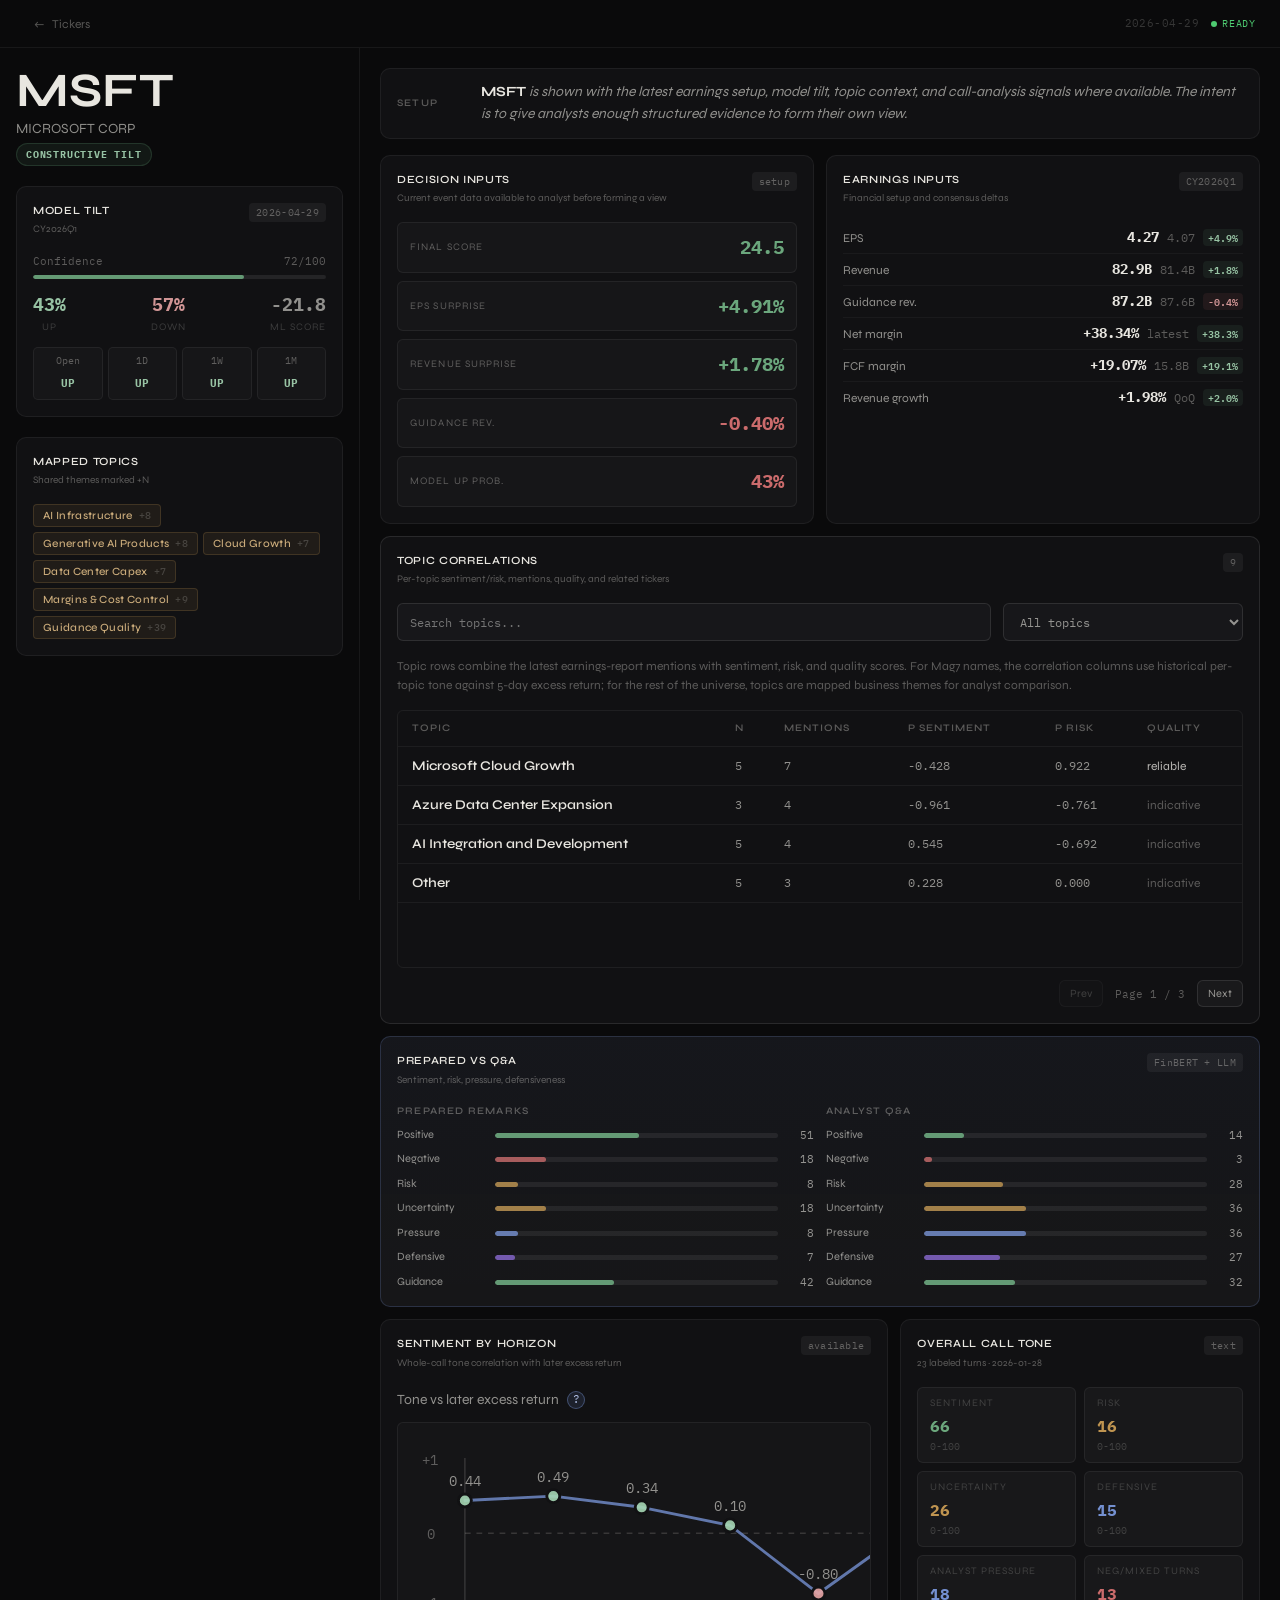
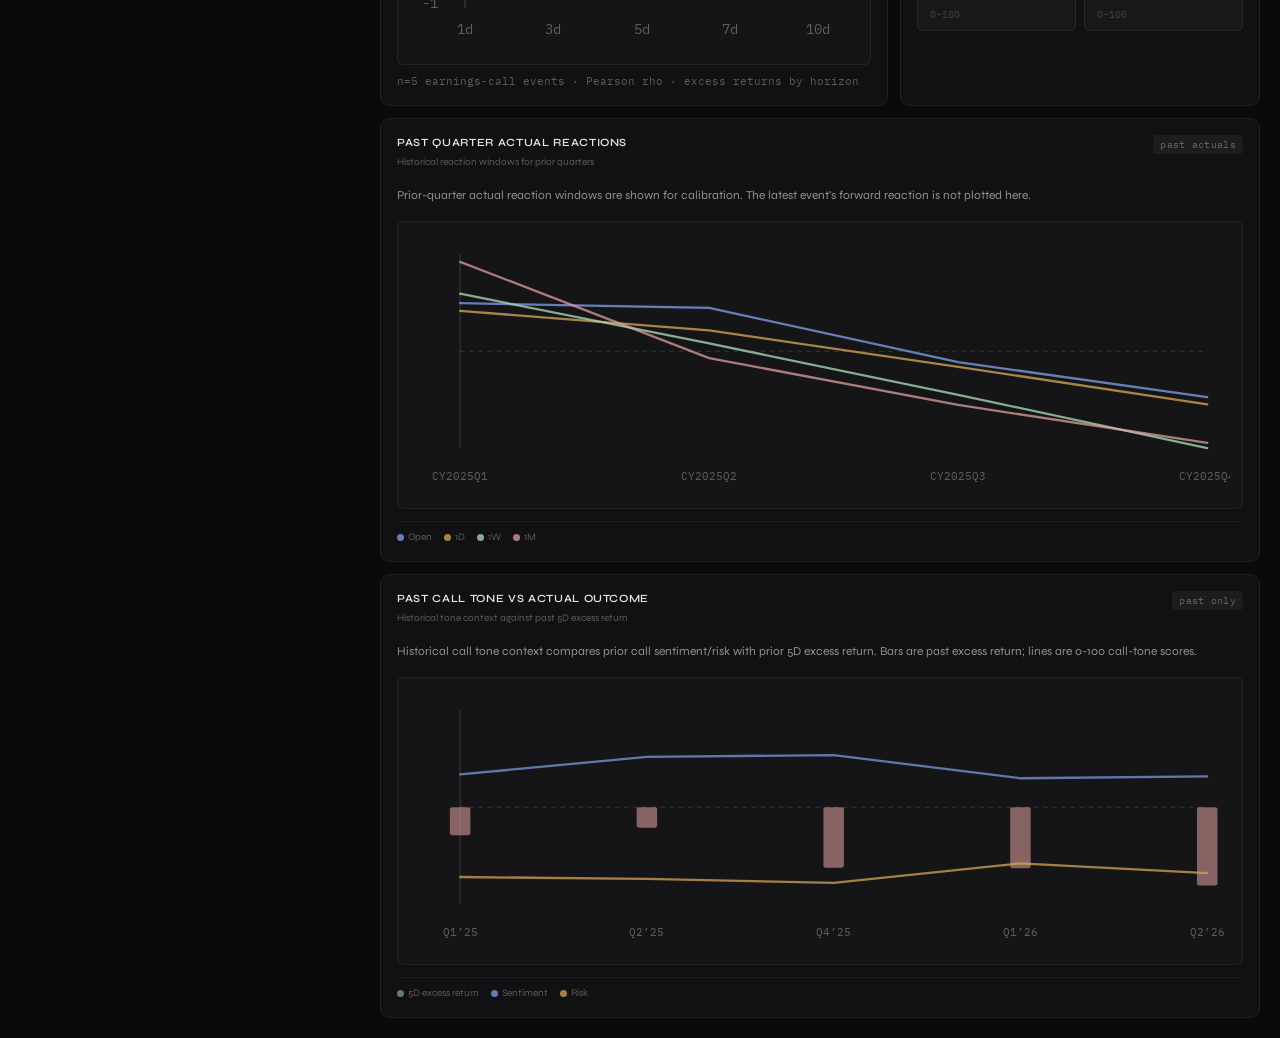
==== ticker.html @ 9b0e7d41 "feat: update AlphaSights earnings dashboard" ====
<!doctype html>
<html lang="en">
<head>
  <meta charset="utf-8">
  <meta name="viewport" content="width=device-width, initial-scale=1">
  <title>AlphaSights Earnings Intelligence</title>
  <link rel="stylesheet" href="tokens.css">
  <link rel="stylesheet" href="base.css">
  <link rel="stylesheet" href="layout.css">
  <link rel="stylesheet" href="components.css">
  <link rel="stylesheet" href="css/dashboard.css">
</head>
<body>
  <div class="page">
    <header class="topbar">
      <div class="topbar-left">
        <button class="back-btn" id="backBtn" type="button" aria-label="Back to ticker list">
          <span aria-hidden="true">←</span>
          <span>Tickers</span>
        </button>
      </div>
      <div class="topbar-right">
        <div class="date-label" id="dateLabel">EARNINGS INTEL</div>
        <div class="live-badge"><span class="live-dot"></span> READY</div>
      </div>
    </header>
    <main class="detail-main">
      <aside class="sidebar" id="sidebar"></aside>
      <section class="content-area" id="contentArea"></section>
    </main>
  </div>
  <script src="js/data.js"></script>
  <script src="js/ticker.js"></script>
</body>
</html>
---- tokens.css ----
/* ============================================
   ALPHASIGHTS — Design Tokens
   tokens.css
   ============================================ */

@import url('https://fonts.googleapis.com/css2?family=IBM+Plex+Mono:wght@400;500&family=Syne:wght@400;500;600;700&display=swap');

:root {
  /* ─── Typography ─────────────────────────── */
  --font-display: 'Syne', sans-serif;
  --font-mono:    'IBM Plex Mono', monospace;
  --font-body:    'Syne', sans-serif;

  --text-2xs:  9px;
  --text-xs:   10px;
  --text-sm:   11px;
  --text-base: 13px;
  --text-md:   15px;
  --text-lg:   18px;
  --text-xl:   24px;
  --text-2xl:  32px;
  --text-3xl:  48px;

  /* ─── Backgrounds ────────────────────────── */
  --color-bg-base:     #0a0a0b;
  --color-bg-surface:  #111113;
  --color-bg-elevated: #17171a;
  --color-bg-overlay:  #1e1e22;

  /* ─── Borders ────────────────────────────── */
  --color-border-subtle:  rgba(255,255,255,0.06);
  --color-border-default: rgba(255,255,255,0.10);
  --color-border-strong:  rgba(255,255,255,0.18);

  /* ─── Text ───────────────────────────────── */
  --color-text-primary:   #e8e6e0;
  --color-text-secondary: rgba(232,230,224,0.60);
  --color-text-muted:     rgba(232,230,224,0.35);
  --color-text-disabled:  rgba(232,230,224,0.20);

  /* ─── Semantic — Bullish ─────────────────── */
  --color-bull:        #4ecb71;
  --color-bull-bg:     rgba(78,203,113,0.12);
  --color-bull-border: rgba(78,203,113,0.25);

  /* ─── Semantic — Bearish ─────────────────── */
  --color-bear:        #ff5757;
  --color-bear-bg:     rgba(255,87,87,0.12);
  --color-bear-border: rgba(255,87,87,0.25);

  /* ─── Semantic — Warning ─────────────────── */
  --color-warn:        #f0a030;
  --color-warn-bg:     rgba(240,160,48,0.12);
  --color-warn-border: rgba(240,160,48,0.25);

  /* ─── Semantic — Info ────────────────────── */
  --color-info:        #5a8aff;
  --color-info-bg:     rgba(90,138,255,0.12);
  --color-info-border: rgba(90,138,255,0.25);

  /* ─── Semantic — Accent ──────────────────── */
  --color-accent:        #a37aff;
  --color-accent-bg:     rgba(163,122,255,0.12);
  --color-accent-border: rgba(163,122,255,0.25);

  /* ─── Sector Colors ──────────────────────── */
  --color-sector-ai-cloud:  #5a8aff;
  --color-sector-consumer:  #4ecb71;

  /* ─── Spacing ────────────────────────────── */
  --space-1:  4px;
  --space-2:  8px;
  --space-3:  12px;
  --space-4:  16px;
  --space-5:  20px;
  --space-6:  24px;
  --space-8:  32px;
  --space-10: 40px;
  --space-12: 48px;
  --space-16: 64px;

  /* ─── Border Radius ──────────────────────── */
  --radius-sm:   4px;
  --radius-md:   6px;
  --radius-lg:   10px;
  --radius-xl:   14px;
  --radius-full: 9999px;

  /* ─── Layout ─────────────────────────────── */
  --topbar-height:  48px;
  --sidebar-width:  280px;
  --content-max-w:  1440px;

  /* ─── Z-index ────────────────────────────── */
  --z-topbar:   200;
  --z-dropdown: 300;
  --z-modal:    400;

  /* ─── Transitions ────────────────────────── */
  --transition-fast:   100ms ease;
  --transition-base:   150ms ease;
  --transition-slow:   300ms ease;
}
---- base.css ----
/* ============================================
   ALPHASIGHTS — Base Styles
   base.css
   ============================================ */

*, *::before, *::after {
  box-sizing: border-box;
  margin: 0;
  padding: 0;
}

html {
  font-size: 16px;
  -webkit-font-smoothing: antialiased;
  -moz-osx-font-smoothing: grayscale;
  text-rendering: optimizeLegibility;
}

body {
  font-family: var(--font-body);
  background: var(--color-bg-base);
  color: var(--color-text-primary);
  min-height: 100vh;
  overflow-x: hidden;
  line-height: 1.5;
}

/* ─── Scrollbar ──────────────────────────── */
::-webkit-scrollbar { width: 4px; height: 4px; }
::-webkit-scrollbar-track { background: transparent; }
::-webkit-scrollbar-thumb {
  background: rgba(255,255,255,0.12);
  border-radius: 2px;
}
::-webkit-scrollbar-thumb:hover {
  background: rgba(255,255,255,0.22);
}

/* ─── Focus ──────────────────────────────── */
:focus-visible {
  outline: 2px solid var(--color-info);
  outline-offset: 2px;
}

/* ─── Links ──────────────────────────────── */
a {
  color: inherit;
  text-decoration: none;
}

/* ─── Buttons ────────────────────────────── */
button {
  cursor: pointer;
  border: none;
  background: none;
  font-family: var(--font-body);
  color: inherit;
}

/* ─── Typography helpers ─────────────────── */
.mono       { font-family: var(--font-mono); }
.display    { font-family: var(--font-display); }
.uppercase  { text-transform: uppercase; letter-spacing: 0.12em; }
.label      { font-size: var(--text-2xs); text-transform: uppercase; letter-spacing: 0.14em; font-weight: 600; color: var(--color-text-muted); }

/* ─── Color helpers ──────────────────────── */
.text-bull   { color: var(--color-bull); }
.text-bear   { color: var(--color-bear); }
.text-warn   { color: var(--color-warn); }
.text-info   { color: var(--color-info); }
.text-muted  { color: var(--color-text-muted); }
.text-sec    { color: var(--color-text-secondary); }

/* ─── Divider ────────────────────────────── */
.divider {
  height: 1px;
  background: var(--color-border-subtle);
  margin: var(--space-3) 0;
}

/* ─── Section label ──────────────────────── */
.section-label {
  font-size: var(--text-2xs);
  text-transform: uppercase;
  letter-spacing: 0.14em;
  font-weight: 600;
  color: var(--color-text-muted);
  margin-bottom: var(--space-2);
}

/* ─── Live badge ─────────────────────────── */
.live-badge {
  display: flex;
  align-items: center;
  gap: 5px;
  font-size: var(--text-2xs);
  font-family: var(--font-mono);
  color: var(--color-bull);
  letter-spacing: 0.08em;
}

.live-dot {
  width: 6px;
  height: 6px;
  border-radius: 50%;
  background: var(--color-bull);
  animation: livePulse 2s ease-in-out infinite;
}

@keyframes livePulse {
  0%, 100% { opacity: 1; }
  50%       { opacity: 0.25; }
}

/* ─── Animations ─────────────────────────── */
@keyframes fadeUp {
  from {
    opacity: 0;
    transform: translateY(8px);
  }
  to {
    opacity: 1;
    transform: translateY(0);
  }
}

@keyframes fillBar {
  to { width: var(--target-width); }
}

/* ─── Utility ────────────────────────────── */
.sr-only {
  position: absolute;
  width: 1px;
  height: 1px;
  overflow: hidden;
  clip: rect(0,0,0,0);
  white-space: nowrap;
}
---- layout.css ----
/* ============================================
   ALPHASIGHTS — Layout
   layout.css
   ============================================ */

/* ─── Page Wrapper ───────────────────────── */
.page {
  min-height: 100vh;
  display: flex;
  flex-direction: column;
}

/* ─── Home Content ───────────────────────── */
.home-content {
  flex: 1;
  padding: var(--space-8) var(--space-6);
  max-width: var(--content-max-w);
  width: 100%;
  margin: 0 auto;
}

/* ─── Detail Page Main Layout ────────────── */
.detail-main {
  display: grid;
  grid-template-columns: var(--sidebar-width) 1fr;
  flex: 1;
  min-height: calc(100vh - var(--topbar-height));
}

/* ─── Sidebar ────────────────────────────── */
.sidebar {
  border-right: 1px solid var(--color-border-subtle);
  padding: var(--space-5) var(--space-4);
  display: flex;
  flex-direction: column;
  gap: var(--space-5);
  position: sticky;
  top: var(--topbar-height);
  height: calc(100vh - var(--topbar-height));
  overflow-y: auto;
}

/* ─── Content Area ───────────────────────── */
.content-area {
  padding: var(--space-5);
  display: flex;
  flex-direction: column;
  gap: var(--space-4);
  overflow-y: auto;
}

/* ─── Grid Helpers ───────────────────────── */
.row-2 {
  display: grid;
  grid-template-columns: 1fr 1fr;
  gap: var(--space-3);
}

.row-3 {
  display: grid;
  grid-template-columns: 1fr 1fr 1fr;
  gap: var(--space-3);
}

.row-4 {
  display: grid;
  grid-template-columns: repeat(4, 1fr);
  gap: var(--space-3);
}

/* ─── Mini Stat Grid ─────────────────────── */
.mini-stat-grid {
  display: grid;
  grid-template-columns: 1fr 1fr;
  gap: var(--space-2);
}

.mini-stat {
  background: rgba(255,255,255,0.03);
  border: 1px solid var(--color-border-subtle);
  border-radius: var(--radius-md);
  padding: var(--space-2) var(--space-3);
}

.ms-label {
  font-size: var(--text-2xs);
  text-transform: uppercase;
  letter-spacing: 0.10em;
  color: var(--color-text-disabled);
  margin-bottom: 3px;
}

.ms-val {
  font-family: var(--font-mono);
  font-size: 16px;
  font-weight: 700;
  color: var(--color-text-primary);
}
.ms-val.pos  { color: var(--color-bull); }
.ms-val.neg  { color: var(--color-bear); }
.ms-val.warn { color: var(--color-warn); }

.ms-sub {
  font-family: var(--font-mono);
  font-size: var(--text-2xs);
  color: var(--color-text-disabled);
  margin-top: 1px;
}
---- components.css ----
/* ============================================
   ALPHASIGHTS — Components
   components.css
   ============================================ */

/* ─── Topbar ─────────────────────────────── */
.topbar {
  height: var(--topbar-height);
  background: var(--color-bg-base);
  border-bottom: 1px solid var(--color-border-subtle);
  position: sticky;
  top: 0;
  z-index: var(--z-topbar);
  display: flex;
  align-items: center;
  justify-content: space-between;
  padding: 0 var(--space-6);
}

.topbar-left  { display: flex; align-items: center; gap: var(--space-5); }
.topbar-right { display: flex; align-items: center; gap: var(--space-3); }

.logo {
  font-family: var(--font-display);
  font-size: 15px;
  font-weight: 700;
  letter-spacing: 0.12em;
  text-transform: uppercase;
  color: var(--color-text-primary);
}

.logo span { color: var(--color-info); }

.date-label {
  font-family: var(--font-mono);
  font-size: var(--text-xs);
  color: var(--color-text-disabled);
  letter-spacing: 0.04em;
}

/* ─── Back Button ────────────────────────── */
.back-btn {
  display: flex;
  align-items: center;
  gap: var(--space-2);
  font-size: var(--text-sm);
  color: var(--color-text-muted);
  padding: 5px 10px;
  border-radius: var(--radius-md);
  transition: color var(--transition-base), background var(--transition-base);
}
.back-btn:hover {
  color: var(--color-text-primary);
  background: var(--color-bg-elevated);
}
.back-btn svg { width: 14px; height: 14px; }

/* ─── Sector Filter Tabs ─────────────────── */
.sector-tabs {
  display: flex;
  gap: 2px;
}

.sector-tab {
  padding: 6px 14px;
  border-radius: var(--radius-md);
  font-family: var(--font-display);
  font-size: var(--text-xs);
  font-weight: 600;
  letter-spacing: 0.08em;
  text-transform: uppercase;
  color: var(--color-text-muted);
  transition: all var(--transition-base);
}
.sector-tab:hover {
  color: var(--color-text-primary);
  background: var(--color-bg-elevated);
}
.sector-tab.active[data-sector="ai-cloud"] {
  color: var(--color-sector-ai-cloud);
  background: rgba(90,138,255,0.10);
}
.sector-tab.active[data-sector="consumer"] {
  color: var(--color-sector-consumer);
  background: rgba(78,203,113,0.10);
}
.sector-tab.active[data-sector="all"] {
  color: var(--color-text-primary);
  background: var(--color-bg-elevated);
}

/* ─── Ticker Switcher (detail page) ─────── */
.ticker-switcher {
  display: flex;
  gap: 3px;
}

.ticker-switch-btn {
  padding: 5px 11px;
  border-radius: var(--radius-md);
  font-family: var(--font-mono);
  font-size: var(--text-xs);
  font-weight: 500;
  letter-spacing: 0.05em;
  color: var(--color-text-muted);
  transition: all var(--transition-base);
}
.ticker-switch-btn:hover {
  color: var(--color-text-primary);
  background: var(--color-bg-elevated);
}
.ticker-switch-btn.active {
  color: var(--color-info);
  background: var(--color-info-bg);
}

/* ─── Panel ──────────────────────────────── */
.panel {
  background: var(--color-bg-surface);
  border: 1px solid var(--color-border-subtle);
  border-radius: var(--radius-lg);
  padding: var(--space-4);
  transition: border-color var(--transition-base);
}
.panel:hover {
  border-color: var(--color-border-default);
}

.panel-header {
  display: flex;
  justify-content: space-between;
  align-items: flex-start;
  margin-bottom: var(--space-4);
}

.panel-title {
  font-size: var(--text-xs);
  font-weight: 600;
  letter-spacing: 0.06em;
  text-transform: uppercase;
  color: var(--color-text-primary);
}

.panel-sub {
  font-size: var(--text-2xs);
  color: var(--color-text-muted);
  margin-top: 3px;
}

.panel-badge {
  font-family: var(--font-mono);
  font-size: var(--text-2xs);
  color: var(--color-text-muted);
  background: rgba(255,255,255,0.05);
  padding: 2px 7px;
  border-radius: var(--radius-sm);
  letter-spacing: 0.03em;
  white-space: nowrap;
}

/* ─── Bias Pill ──────────────────────────── */
.bias-pill {
  font-family: var(--font-mono);
  font-size: 10px;
  font-weight: 700;
  letter-spacing: 0.08em;
  text-transform: uppercase;
  padding: 3px 9px;
  border-radius: var(--radius-full);
  border: 1px solid;
  white-space: nowrap;
}

.pill-bull   { background: var(--color-bull-bg);  border-color: var(--color-bull-border);  color: var(--color-bull); }
.pill-bear   { background: var(--color-bear-bg);  border-color: var(--color-bear-border);  color: var(--color-bear); }
.pill-neutral {
  background: rgba(255,255,255,0.06);
  border-color: var(--color-border-default);
  color: var(--color-text-secondary);
}

/* ─── Confidence Bar ─────────────────────── */
.conf-bar-wrap { margin: var(--space-3) 0 var(--space-1); }

.conf-label {
  display: flex;
  justify-content: space-between;
  font-family: var(--font-mono);
  font-size: var(--text-xs);
  color: var(--color-text-muted);
  margin-bottom: 5px;
}

.conf-track {
  height: 4px;
  background: rgba(255,255,255,0.08);
  border-radius: 2px;
  overflow: hidden;
}

.conf-fill {
  height: 100%;
  border-radius: 2px;
  width: 0%;
  animation: fillBar 600ms ease 200ms forwards;
}
.conf-fill.bull { background: var(--color-bull); }
.conf-fill.bear { background: var(--color-bear); }
.conf-fill.neut { background: rgba(232,230,224,0.3); }

/* ─── Probability Row ────────────────────── */
.prob-row {
  display: flex;
  justify-content: space-between;
  margin-top: var(--space-3);
}

.prob-item { text-align: center; }

.prob-val {
  font-family: var(--font-mono);
  font-size: 18px;
  font-weight: 700;
}
.prob-val.bull { color: var(--color-bull); }
.prob-val.bear { color: var(--color-bear); }
.prob-val.neut { color: var(--color-text-secondary); }

.prob-key {
  font-size: var(--text-2xs);
  text-transform: uppercase;
  letter-spacing: 0.10em;
  color: var(--color-text-disabled);
  margin-top: 2px;
}

/* ─── Horizon Chips ──────────────────────── */
.horizon-row {
  display: flex;
  gap: 5px;
  margin-top: var(--space-3);
}

.horizon-chip {
  flex: 1;
  padding: 5px 0;
  text-align: center;
  border-radius: 5px;
  border: 1px solid var(--color-border-subtle);
  background: rgba(255,255,255,0.025);
}

.hc-period {
  display: block;
  font-size: var(--text-2xs);
  color: var(--color-text-muted);
  font-family: var(--font-mono);
  margin-bottom: 2px;
}

.hc-dir {
  font-size: var(--text-xs);
  font-weight: 700;
  font-family: var(--font-mono);
}
.hc-dir.up   { color: var(--color-bull); }
.hc-dir.down { color: var(--color-bear); }
.hc-dir.flat { color: var(--color-text-secondary); }

/* ─── Earnings Rows ──────────────────────── */
.eps-row {
  display: flex;
  justify-content: space-between;
  align-items: center;
  padding: 5px 0;
  border-bottom: 1px solid rgba(255,255,255,0.04);
}
.eps-row:last-child { border-bottom: none; }

.eps-key {
  font-size: var(--text-sm);
  color: var(--color-text-secondary);
}

.eps-pair {
  display: flex;
  align-items: center;
  gap: var(--space-2);
}

.eps-actual {
  font-family: var(--font-mono);
  font-size: var(--text-base);
  font-weight: 700;
  color: var(--color-text-primary);
}

.eps-est {
  font-family: var(--font-mono);
  font-size: var(--text-sm);
  color: var(--color-text-muted);
}

.eps-surp {
  font-family: var(--font-mono);
  font-size: var(--text-2xs);
  padding: 1px 5px;
  border-radius: var(--radius-sm);
  font-weight: 600;
}
.surp-pos { background: var(--color-bull-bg); color: var(--color-bull); }
.surp-neg { background: var(--color-bear-bg); color: var(--color-bear); }
.surp-flat{ background: rgba(255,255,255,0.06); color: var(--color-text-muted); }

/* ─── Sentiment Meters ───────────────────── */
.sentiment-meters {
  display: flex;
  flex-direction: column;
  gap: var(--space-2);
}

.sent-row {
  display: flex;
  align-items: center;
  gap: var(--space-2);
}

.sent-key {
  font-size: var(--text-xs);
  color: var(--color-text-secondary);
  width: 90px;
  flex-shrink: 0;
}

.sent-track {
  flex: 1;
  height: 5px;
  background: rgba(255,255,255,0.07);
  border-radius: 3px;
  overflow: hidden;
}

.sent-fill {
  height: 100%;
  border-radius: 3px;
  transition: width 400ms ease;
}
.fill-pos    { background: var(--color-bull); }
.fill-neg    { background: var(--color-bear); }
.fill-warn   { background: var(--color-warn); }
.fill-info   { background: var(--color-info); }
.fill-accent { background: var(--color-accent); }

.sent-val {
  font-family: var(--font-mono);
  font-size: var(--text-xs);
  color: var(--color-text-secondary);
  width: 28px;
  text-align: right;
  flex-shrink: 0;
}

/* ─── Tab Bar ────────────────────────────── */
.tab-bar {
  display: flex;
  gap: 2px;
  background: rgba(255,255,255,0.04);
  border-radius: var(--radius-md);
  padding: 3px;
}

.tab-btn {
  flex: 1;
  padding: 4px 8px;
  border-radius: 4px;
  font-family: var(--font-mono);
  font-size: var(--text-2xs);
  font-weight: 600;
  letter-spacing: 0.06em;
  text-transform: uppercase;
  color: var(--color-text-muted);
  transition: all var(--transition-base);
}
.tab-btn.active {
  background: var(--color-bg-overlay);
  color: var(--color-text-primary);
}
.tab-btn:hover:not(.active) { color: var(--color-text-secondary); }

/* ─── Audio Block Visualizer ─────────────── */
.audio-meter {
  display: flex;
  flex-direction: column;
  gap: var(--space-2);
}

.audio-row {
  display: flex;
  align-items: center;
  gap: var(--space-2);
}

.audio-key {
  font-size: var(--text-xs);
  color: var(--color-text-secondary);
  width: 80px;
  flex-shrink: 0;
}

.audio-seg {
  display: flex;
  gap: 2px;
  flex: 1;
}

.audio-block {
  flex: 1;
  height: 16px;
  border-radius: 2px;
}

.audio-score {
  font-family: var(--font-mono);
  font-size: var(--text-xs);
  color: var(--color-text-secondary);
  width: 28px;
  text-align: right;
  flex-shrink: 0;
}

/* ─── Topic Chips ────────────────────────── */
.topic-grid {
  display: flex;
  flex-wrap: wrap;
  gap: 5px;
}

.topic-chip {
  padding: 4px 9px;
  border-radius: var(--radius-sm);
  font-size: var(--text-xs);
  font-weight: 500;
  letter-spacing: 0.03em;
  border: 1px solid;
  cursor: pointer;
  transition: opacity var(--transition-base);
}
.topic-chip:hover { opacity: 0.80; }

.topic-pos  { background: var(--color-bull-bg);  border-color: var(--color-bull-border);  color: var(--color-bull); }
.topic-neg  { background: var(--color-bear-bg);  border-color: var(--color-bear-border);  color: var(--color-bear); }
.topic-warn { background: var(--color-warn-bg);  border-color: var(--color-warn-border);  color: var(--color-warn); }
.topic-neut {
  background: rgba(255,255,255,0.04);
  border-color: var(--color-border-subtle);
  color: var(--color-text-muted);
}

/* ─── History Rows ───────────────────────── */
.history-rows {
  display: flex;
  flex-direction: column;
  gap: 5px;
}

.hist-row {
  display: flex;
  align-items: center;
  gap: var(--space-2);
  padding: 7px var(--space-3);
  border-radius: 6px;
  background: rgba(255,255,255,0.025);
  border: 1px solid rgba(255,255,255,0.05);
  cursor: pointer;
  transition: background var(--transition-base);
}
.hist-row:hover { background: rgba(255,255,255,0.05); }

.hist-q {
  font-family: var(--font-mono);
  font-size: var(--text-sm);
  color: var(--color-text-muted);
  width: 40px;
  flex-shrink: 0;
}

.hist-tone-row {
  flex: 1;
  display: flex;
  gap: 3px;
  align-items: center;
}

.hist-dot {
  width: 7px;
  height: 7px;
  border-radius: 50%;
  flex-shrink: 0;
}

.hist-ret {
  font-family: var(--font-mono);
  font-size: var(--text-sm);
  font-weight: 700;
  width: 48px;
  text-align: right;
  flex-shrink: 0;
}

.hist-out {
  font-family: var(--font-mono);
  font-size: var(--text-2xs);
  color: var(--color-text-disabled);
  width: 32px;
  text-align: right;
  flex-shrink: 0;
}

/* ─── Five Questions ─────────────────────── */
.five-qs {
  display: flex;
  flex-direction: column;
  gap: 0;
}

.q-item {
  display: flex;
  gap: var(--space-3);
  align-items: flex-start;
  padding: 7px 0;
  border-bottom: 1px solid rgba(255,255,255,0.04);
}
.q-item:last-child { border-bottom: none; }

.q-num {
  font-family: var(--font-mono);
  font-size: var(--text-2xs);
  color: var(--color-text-disabled);
  padding-top: 2px;
  width: 14px;
  flex-shrink: 0;
}

.q-text {
  font-size: var(--text-sm);
  color: var(--color-text-secondary);
}

.q-ans {
  font-size: var(--text-sm);
  font-weight: 600;
  color: var(--color-text-primary);
  margin-top: 1px;
}
.q-ans.pos  { color: var(--color-bull); }
.q-ans.neg  { color: var(--color-bear); }
.q-ans.warn { color: var(--color-warn); }

/* ─── Summary Banner ─────────────────────── */
.summary-banner {
  display: flex;
  gap: var(--space-3);
  background: var(--color-bg-surface);
  border: 1px solid var(--color-border-subtle);
  border-radius: var(--radius-lg);
  padding: var(--space-3) var(--space-4);
  align-items: center;
}

.banner-label {
  font-size: var(--text-2xs);
  text-transform: uppercase;
  letter-spacing: 0.12em;
  color: var(--color-text-muted);
  width: 72px;
  flex-shrink: 0;
  font-weight: 600;
}

.summary-text {
  font-size: var(--text-base);
  color: var(--color-text-secondary);
  line-height: 1.6;
  font-style: italic;
}
.summary-text strong {
  font-style: normal;
  color: var(--color-text-primary);
}

/* ─── Return Bars ────────────────────────── */
.return-grid {
  display: grid;
  grid-template-columns: repeat(4, 1fr);
  gap: var(--space-2);
}

.ret-cell { text-align: center; }

.ret-period {
  font-family: var(--font-mono);
  font-size: var(--text-2xs);
  color: var(--color-text-muted);
  margin-bottom: var(--space-1);
}

.ret-bar-wrap {
  height: 54px;
  display: flex;
  align-items: flex-end;
  justify-content: center;
  margin-bottom: var(--space-1);
}

.ret-bar {
  width: 24px;
  border-radius: 3px 3px 0 0;
  min-height: 3px;
  transition: height 500ms ease;
}

.ret-val {
  font-family: var(--font-mono);
  font-size: var(--text-sm);
  font-weight: 700;
}

/* ─── Ticker Card (Home) ─────────────────── */
.ticker-card {
  background: var(--color-bg-surface);
  border: 1px solid var(--color-border-subtle);
  border-radius: var(--radius-lg);
  padding: var(--space-4);
  cursor: pointer;
  transition: all 200ms ease;
  opacity: 0;
  transform: translateY(8px);
  animation: fadeUp 300ms ease forwards;
  text-decoration: none;
  display: block;
}
.ticker-card:hover {
  border-color: var(--color-border-default);
  background: var(--color-bg-elevated);
  transform: translateY(-2px);
}

.card-header {
  display: flex;
  justify-content: space-between;
  align-items: flex-start;
  margin-bottom: 3px;
}

.card-ticker {
  font-family: var(--font-display);
  font-size: 22px;
  font-weight: 700;
  color: var(--color-text-primary);
  line-height: 1;
}

.card-name {
  font-size: var(--text-sm);
  color: var(--color-text-muted);
  margin-bottom: var(--space-3);
}

.card-return {
  font-family: var(--font-mono);
  font-size: 26px;
  font-weight: 700;
  margin: var(--space-2) 0 var(--space-1);
}

.card-return-label {
  font-family: var(--font-mono);
  font-size: var(--text-2xs);
  color: var(--color-text-muted);
  letter-spacing: 0.06em;
}

.card-bottom {
  display: flex;
  justify-content: space-between;
  align-items: center;
  margin-top: var(--space-3);
  padding-top: var(--space-3);
  border-top: 1px solid var(--color-border-subtle);
}

.card-sector-tag {
  font-size: var(--text-2xs);
  text-transform: uppercase;
  letter-spacing: 0.1em;
  color: var(--color-text-disabled);
  font-weight: 600;
}

/* ─── Sector Section Header ──────────────── */
.sector-section {
  margin-bottom: var(--space-8);
}

.sector-header {
  display: flex;
  align-items: center;
  gap: var(--space-2);
  margin-bottom: var(--space-4);
}

.sector-dot {
  width: 8px;
  height: 8px;
  border-radius: 50%;
  flex-shrink: 0;
}

.sector-name {
  font-size: var(--text-xs);
  text-transform: uppercase;
  letter-spacing: 0.14em;
  font-weight: 600;
  color: var(--color-text-muted);
}

.sector-count {
  font-family: var(--font-mono);
  font-size: var(--text-2xs);
  color: var(--color-text-disabled);
  background: rgba(255,255,255,0.05);
  padding: 1px 6px;
  border-radius: var(--radius-full);
}

.cards-grid {
  display: grid;
  grid-template-columns: repeat(auto-fill, minmax(190px, 1fr));
  gap: var(--space-3);
}

/* ─── Mini Sparkline ─────────────────────── */
.sparkline { display: block; width: 100%; }

/* ─── Legend Row ─────────────────────────── */
.legend-row {
  display: flex;
  gap: var(--space-3);
  flex-wrap: wrap;
  margin-top: var(--space-3);
  padding-top: var(--space-2);
  border-top: 1px solid var(--color-border-subtle);
}

.legend-item {
  display: flex;
  align-items: center;
  gap: var(--space-1);
  font-size: var(--text-2xs);
  color: var(--color-text-muted);
}

.legend-swatch {
  width: 8px;
  height: 8px;
  border-radius: 2px;
  flex-shrink: 0;
}
.legend-dot {
  width: 7px;
  height: 7px;
  border-radius: 50%;
  flex-shrink: 0;
}
---- css/dashboard.css ----
/* Page-specific refinements for the AlphaSights static demo. */

:root {
  --sidebar-width: 360px;
  --text-2xs: 10px;
  --text-xs: 11px;
  --text-sm: 12px;
  --text-base: 14px;
  --text-md: 16px;
  --text-lg: 19px;
  --text-xl: 25px;
}

.hero-strip {
  display: grid;
  grid-template-columns: minmax(260px, 1.4fr) repeat(4, minmax(120px, 1fr));
  gap: var(--space-3);
  margin-bottom: var(--space-8);
}

.home-summary {
  margin-bottom: var(--space-5);
  max-width: 920px;
}

.home-summary h1 {
  font-size: var(--text-xl);
  line-height: 1.2;
  letter-spacing: 0;
  margin-bottom: var(--space-2);
}

.home-summary p {
  color: var(--color-text-secondary);
  font-size: var(--text-base);
  line-height: 1.6;
}

.home-summary-line {
  margin-top: var(--space-3);
  font-family: var(--font-mono);
  color: var(--color-text-muted);
  font-size: var(--text-sm);
}

.filter-strip {
  display: flex;
  align-items: center;
  gap: var(--space-3);
  margin-bottom: var(--space-5);
  padding: var(--space-2) 0;
  border-top: 1px solid var(--color-border-subtle);
  border-bottom: 1px solid var(--color-border-subtle);
}

.filter-label {
  font-size: var(--text-2xs);
  color: var(--color-text-muted);
  text-transform: uppercase;
  letter-spacing: 0.12em;
  font-weight: 600;
  white-space: nowrap;
}

.compact-filter .sector-tab {
  padding: 5px 10px;
  font-size: var(--text-2xs);
}

.disclosure-strip {
  display: grid;
  grid-template-columns: 1fr 1fr;
  gap: var(--space-5);
  margin-bottom: var(--space-5);
}

.disclosure-strip > div {
  color: var(--color-text-secondary);
  font-size: var(--text-sm);
  line-height: 1.55;
}

.disclosure-strip strong {
  color: var(--color-text-primary);
}

.hero-copy {
  background: var(--color-bg-surface);
  border: 1px solid var(--color-border-subtle);
  border-radius: var(--radius-lg);
  padding: var(--space-4);
}

.hero-copy h1 {
  font-size: var(--text-xl);
  line-height: 1.15;
  letter-spacing: 0;
  margin-bottom: var(--space-2);
}

.hero-copy p {
  color: var(--color-text-secondary);
  font-size: var(--text-base);
  line-height: 1.55;
  max-width: 680px;
}

.hero-stat {
  background: var(--color-bg-surface);
  border: 1px solid var(--color-border-subtle);
  border-radius: var(--radius-lg);
  padding: var(--space-4);
  min-height: 104px;
}

.hero-stat .value {
  font-family: var(--font-mono);
  font-size: var(--text-xl);
  font-weight: 700;
  margin-bottom: var(--space-2);
}

.hero-stat .key {
  font-size: var(--text-2xs);
  text-transform: uppercase;
  letter-spacing: 0.12em;
  color: var(--color-text-muted);
  font-weight: 600;
}

.card-mini-row {
  display: flex;
  justify-content: space-between;
  gap: var(--space-2);
  color: var(--color-text-secondary);
  font-size: var(--text-sm);
}

.section-tools {
  display: flex;
  align-items: center;
  justify-content: space-between;
  gap: var(--space-3);
  margin-bottom: var(--space-4);
}

.section-copy {
  color: var(--color-text-muted);
  font-size: var(--text-sm);
  line-height: 1.5;
}

.call-shell {
  display: grid;
  grid-template-columns: 240px 1fr;
  gap: var(--space-3);
}

.call-list {
  display: flex;
  flex-direction: column;
  gap: var(--space-2);
}

.call-picker {
  background: var(--color-bg-surface);
  border: 1px solid var(--color-border-subtle);
  border-radius: var(--radius-md);
  padding: var(--space-3);
  text-align: left;
  transition: all var(--transition-base);
}

.call-picker:hover,
.call-picker.active {
  border-color: var(--color-border-default);
  background: var(--color-bg-elevated);
}

.call-picker.active {
  box-shadow: inset 2px 0 0 var(--color-info);
}

.picker-symbol {
  font-family: var(--font-display);
  font-size: var(--text-lg);
  font-weight: 700;
  margin-bottom: 2px;
}

.picker-meta {
  color: var(--color-text-muted);
  font-size: var(--text-xs);
}

.detail-grid {
  display: grid;
  grid-template-columns: repeat(12, 1fr);
  gap: var(--space-3);
}

.decision-grid {
  display: grid;
  grid-template-columns: repeat(5, 1fr);
  gap: var(--space-2);
}

.decision-list {
  display: grid;
  grid-template-columns: 1fr;
  gap: var(--space-2);
}

.decision-cell {
  background: rgba(255,255,255,0.025);
  border: 1px solid var(--color-border-subtle);
  border-radius: var(--radius-md);
  padding: var(--space-3);
  min-height: 74px;
}

.decision-row {
  display: grid;
  grid-template-columns: minmax(120px, 1fr) auto;
  gap: var(--space-3);
  align-items: center;
  background: rgba(255,255,255,0.025);
  border: 1px solid var(--color-border-subtle);
  border-radius: var(--radius-md);
  padding: 10px var(--space-3);
  min-height: 48px;
}

.decision-key {
  font-size: var(--text-2xs);
  text-transform: uppercase;
  letter-spacing: 0.11em;
  color: var(--color-text-muted);
}

.decision-val {
  font-family: var(--font-mono);
  font-size: var(--text-lg);
  font-weight: 700;
}

.text-bull { color: rgba(119, 188, 139, 0.88); }
.text-bear { color: rgba(229, 119, 119, 0.88); }
.text-warn { color: rgba(210, 162, 86, 0.9); }
.text-info { color: rgba(126, 157, 229, 0.9); }

.pill-bull {
  background: rgba(119, 188, 139, 0.08);
  border-color: rgba(119, 188, 139, 0.18);
  color: rgba(166, 214, 180, 0.9);
}

.pill-bear {
  background: rgba(229, 119, 119, 0.08);
  border-color: rgba(229, 119, 119, 0.18);
  color: rgba(230, 164, 164, 0.9);
}

.surp-pos { background: rgba(119, 188, 139, 0.08); color: rgba(166, 214, 180, 0.9); }
.surp-neg { background: rgba(229, 119, 119, 0.08); color: rgba(230, 164, 164, 0.9); }
.fill-pos { background: rgba(119, 188, 139, 0.78); }
.fill-neg { background: rgba(229, 119, 119, 0.68); }
.fill-warn { background: rgba(210, 162, 86, 0.72); }
.fill-info { background: rgba(126, 157, 229, 0.72); }
.fill-accent { background: rgba(163, 122, 255, 0.62); }
.conf-fill.bull { background: rgba(119, 188, 139, 0.78); }
.conf-fill.bear { background: rgba(229, 119, 119, 0.68); }
.prob-val.bull { color: rgba(166, 214, 180, 0.9); }
.prob-val.bear { color: rgba(230, 164, 164, 0.9); }
.hc-dir.up { color: rgba(166, 214, 180, 0.9); }
.hc-dir.down { color: rgba(230, 164, 164, 0.9); }
.topic-pos {
  background: rgba(119, 188, 139, 0.07);
  border-color: rgba(119, 188, 139, 0.18);
  color: rgba(178, 214, 188, 0.88);
}
.topic-neg {
  background: rgba(229, 119, 119, 0.07);
  border-color: rgba(229, 119, 119, 0.18);
  color: rgba(230, 164, 164, 0.88);
}
.topic-warn {
  background: rgba(210, 162, 86, 0.08);
  border-color: rgba(210, 162, 86, 0.18);
  color: rgba(224, 190, 135, 0.9);
}

.compact-grid {
  display: grid;
  grid-template-columns: repeat(auto-fill, minmax(210px, 1fr));
  gap: var(--space-3);
}

.ticker-list {
  display: flex;
  flex-direction: column;
  gap: var(--space-2);
}

.ticker-list-row {
  display: grid;
  grid-template-columns: minmax(180px, 1.4fr) minmax(120px, .8fr) repeat(3, minmax(92px, .55fr)) minmax(260px, 1.6fr) 24px;
  gap: var(--space-3);
  align-items: center;
  background: var(--color-bg-surface);
  border: 1px solid var(--color-border-subtle);
  border-radius: var(--radius-lg);
  padding: var(--space-3) var(--space-4);
  opacity: 0;
  transform: translateY(8px);
  animation: fadeUp 300ms ease forwards;
  transition: all var(--transition-base);
}

.ticker-list-row:hover {
  background: var(--color-bg-elevated);
  border-color: var(--color-border-default);
  transform: translateY(-1px);
}

.ticker-row-id,
.ticker-row-bias,
.ticker-row-metric {
  min-width: 0;
}

.ticker-row-bias {
  display: flex;
  flex-direction: column;
  align-items: flex-start;
  gap: 4px;
}

.row-sub {
  color: var(--color-text-muted);
  font-size: var(--text-2xs);
}

.ticker-row-metric {
  display: flex;
  flex-direction: column;
  gap: 3px;
}

.ticker-row-metric strong {
  font-family: var(--font-mono);
  font-size: var(--text-md);
}

.row-key {
  font-size: var(--text-2xs);
  text-transform: uppercase;
  letter-spacing: 0.1em;
  color: var(--color-text-muted);
}

.ticker-row-topics {
  display: flex;
  flex-wrap: wrap;
  gap: 5px;
  min-width: 0;
}

.ticker-row-arrow {
  font-family: var(--font-mono);
  color: var(--color-text-muted);
  text-align: right;
}

.compact-card {
  background: var(--color-bg-surface);
  border: 1px solid var(--color-border-subtle);
  border-radius: var(--radius-lg);
  padding: var(--space-4);
  text-align: left;
  transition: all var(--transition-base);
}

.compact-card:hover,
.compact-card.active {
  background: var(--color-bg-elevated);
  border-color: var(--color-border-default);
}

.compact-head {
  display: flex;
  justify-content: space-between;
  gap: var(--space-2);
  align-items: flex-start;
  margin-bottom: var(--space-2);
}

.compact-symbol {
  font-family: var(--font-display);
  font-weight: 700;
  font-size: var(--text-xl);
  line-height: 1;
}

.compact-name {
  color: var(--color-text-muted);
  font-size: var(--text-xs);
  white-space: nowrap;
  overflow: hidden;
  text-overflow: ellipsis;
}

.drawer {
  margin: var(--space-3) 0 var(--space-6);
  background: var(--color-bg-surface);
  border: 1px solid var(--color-border-default);
  border-radius: var(--radius-lg);
  padding: var(--space-4);
}

.audit-grid {
  display: grid;
  grid-template-columns: repeat(4, 1fr);
  gap: var(--space-3);
}

.audit-table {
  width: 100%;
  border-collapse: collapse;
  font-size: var(--text-sm);
}

.audit-table th,
.audit-table td {
  padding: 8px 10px;
  border-bottom: 1px solid rgba(255,255,255,0.05);
  text-align: left;
}

.audit-table th {
  font-size: var(--text-2xs);
  text-transform: uppercase;
  letter-spacing: 0.1em;
  color: var(--color-text-muted);
  font-weight: 600;
}

.audit-table td {
  color: var(--color-text-secondary);
}

.hit {
  color: var(--color-bull);
  font-family: var(--font-mono);
  font-weight: 700;
}

.miss {
  color: var(--color-bear);
  font-family: var(--font-mono);
  font-weight: 700;
}

.no-audio {
  color: var(--color-text-muted);
  font-size: var(--text-sm);
  line-height: 1.55;
  border: 1px dashed var(--color-border-subtle);
  border-radius: var(--radius-md);
  padding: var(--space-4);
}

.card-mini-row strong {
  font-family: var(--font-mono);
  color: var(--color-text-primary);
}

.mini-conf {
  width: 54px;
  height: 4px;
  border-radius: 2px;
  background: rgba(255,255,255,0.08);
  overflow: hidden;
}

.mini-conf span {
  display: block;
  height: 100%;
  border-radius: 2px;
}

.ticker-identity {
  display: flex;
  flex-direction: column;
  gap: var(--space-1);
}

.ticker-symbol-large {
  font-size: var(--text-3xl);
  line-height: 0.95;
  font-weight: 700;
}

.ticker-company {
  color: var(--color-text-secondary);
  font-size: var(--text-base);
}

.sidebar-note {
  color: var(--color-text-muted);
  font-size: var(--text-xs);
  line-height: 1.55;
}

.summary-banner {
  min-height: 68px;
}

.panel-grid {
  display: grid;
  grid-template-columns: repeat(12, 1fr);
  gap: var(--space-3);
}

.span-4 { grid-column: span 4; }
.span-5 { grid-column: span 5; }
.span-6 { grid-column: span 6; }
.span-7 { grid-column: span 7; }
.span-8 { grid-column: span 8; }
.span-12 { grid-column: span 12; }

.tone-split {
  display: grid;
  grid-template-columns: 1fr 1fr;
  gap: var(--space-3);
}

.tone-emphasis-panel {
  border-color: rgba(126,157,229,0.20);
  background: linear-gradient(180deg, rgba(126,157,229,0.045), rgba(255,255,255,0.018)), var(--color-bg-surface);
}

.subhead {
  font-size: var(--text-2xs);
  color: var(--color-text-muted);
  letter-spacing: 0.12em;
  text-transform: uppercase;
  margin-bottom: var(--space-2);
  font-weight: 600;
}

.audio-stack {
  display: flex;
  flex-direction: column;
  gap: var(--space-3);
}

.audio-source {
  font-size: var(--text-2xs);
  color: var(--color-text-disabled);
  font-family: var(--font-mono);
  margin-top: var(--space-2);
}

.topic-note {
  margin-top: var(--space-3);
  font-size: var(--text-xs);
  color: var(--color-text-muted);
  line-height: 1.5;
}

.topic-chip.shared::after {
  content: attr(data-shared);
  margin-left: 6px;
  font-family: var(--font-mono);
  font-size: var(--text-2xs);
  color: var(--color-text-disabled);
}

.topic-stack {
  display: flex;
  flex-direction: column;
  gap: var(--space-3);
}

.topic-row-card {
  background: rgba(255,255,255,0.025);
  border: 1px solid var(--color-border-subtle);
  border-radius: var(--radius-md);
  padding: var(--space-3);
}

.topic-row-head {
  display: flex;
  align-items: center;
  justify-content: space-between;
  gap: var(--space-3);
  margin-bottom: var(--space-2);
}

.topic-row-title {
  font-size: var(--text-sm);
  font-weight: 600;
}

.topic-desc {
  color: var(--color-text-muted);
  font-size: var(--text-xs);
  line-height: 1.45;
}

.topic-focus-panel {
  border-color: rgba(255,255,255,0.10);
}

.topic-controls {
  display: grid;
  grid-template-columns: minmax(220px, 1fr) minmax(160px, 240px);
  gap: var(--space-3);
  align-items: center;
  margin-bottom: var(--space-4);
}

.topic-search,
.topic-select {
  width: 100%;
  height: 38px;
  background: var(--color-bg-elevated);
  border: 1px solid var(--color-border-default);
  border-radius: var(--radius-md);
  color: var(--color-text-secondary);
  font-family: var(--font-mono);
  font-size: var(--text-sm);
  padding: 0 var(--space-3);
}

.topic-explainer {
  color: var(--color-text-muted);
  font-size: var(--text-sm);
  line-height: 1.55;
  margin: 0 0 var(--space-4);
  max-width: 980px;
}

.topic-table-frame {
  height: 258px;
  overflow-x: auto;
  overflow-y: hidden;
  border: 1px solid var(--color-border-subtle);
  border-radius: var(--radius-md);
}

.topic-table-frame .audit-table {
  border: 0;
}

.topic-correlation-table th,
.topic-correlation-table td {
  padding: 10px 14px;
}

.topic-correlation-table tbody tr:hover {
  background: rgba(255,255,255,0.025);
}

.corr-pos {
  color: rgba(132, 201, 151, 0.92);
}

.corr-flat {
  color: rgba(190, 188, 180, 0.58);
}

.corr-neg {
  color: rgba(226, 135, 135, 0.92);
}

.quality-text {
  color: var(--color-text-secondary);
  font-size: var(--text-sm);
}

.quality-text.reliable {
  color: rgba(232,230,224,0.78);
}

.quality-text.indicative {
  color: var(--color-text-muted);
}

.topic-name-cell {
  display: flex;
  align-items: center;
  gap: var(--space-2);
  flex-wrap: wrap;
  color: var(--color-text-primary);
  font-weight: 600;
  text-align: left;
}

.topic-open-button {
  width: 100%;
  cursor: pointer;
}

.topic-open-button:hover span:first-child {
  color: var(--color-text-primary);
  text-decoration: underline;
  text-underline-offset: 3px;
}

.table-pager {
  display: flex;
  align-items: center;
  justify-content: flex-end;
  gap: var(--space-3);
  margin-top: var(--space-3);
}

.pager-btn,
.modal-close {
  border: 1px solid var(--color-border-default);
  border-radius: var(--radius-md);
  padding: 6px 10px;
  color: var(--color-text-secondary);
  background: rgba(255,255,255,0.035);
  font-size: var(--text-xs);
}

.modal-close {
  width: auto;
  min-width: 0;
  height: 32px;
  align-self: flex-start;
  padding: 5px 10px;
  line-height: 1;
}

.pager-btn:disabled {
  opacity: 0.35;
  cursor: default;
}

.pager-state {
  color: var(--color-text-muted);
  font-size: var(--text-xs);
}

.chart-reading-note {
  color: var(--color-text-secondary);
  font-size: var(--text-sm);
  line-height: 1.6;
  max-width: 980px;
  margin-bottom: var(--space-4);
}

.chart-tooltip-row {
  display: inline-flex;
  align-items: center;
  gap: var(--space-2);
  color: var(--color-text-secondary);
  font-size: var(--text-base);
  line-height: 1.45;
  margin-bottom: var(--space-3);
}

.info-dot {
  display: inline-flex;
  align-items: center;
  justify-content: center;
  width: 18px;
  height: 18px;
  border-radius: 50%;
  border: 1px solid rgba(126,157,229,0.38);
  background: rgba(126,157,229,0.12);
  color: rgba(190,205,245,0.95);
  font-family: var(--font-mono);
  font-size: 11px;
  cursor: help;
}

.horizon-chart-wrap {
  overflow-x: auto;
  border: 1px solid var(--color-border-subtle);
  border-radius: var(--radius-md);
  background: rgba(255,255,255,0.018);
  padding: var(--space-3);
}

.horizon-chart {
  display: block;
  min-width: 520px;
  width: 100%;
  height: auto;
}

.chart-axis,
.chart-zero {
  stroke: rgba(232,230,224,0.16);
  stroke-width: 1;
}

.chart-zero {
  stroke-dasharray: 4 4;
}

.chart-line {
  fill: none;
  stroke: rgba(126,157,229,0.72);
  stroke-width: 2;
  stroke-linecap: round;
  stroke-linejoin: round;
}

.chart-dot {
  stroke: var(--color-bg-surface);
  stroke-width: 2;
}

.chart-dot.pos {
  fill: rgba(166,214,180,0.9);
}

.chart-dot.neg {
  fill: rgba(230,164,164,0.9);
}

.chart-label,
.chart-value,
.chart-y-label {
  font-family: var(--font-mono);
  font-size: 10px;
  fill: var(--color-text-muted);
}

.chart-value {
  fill: var(--color-text-secondary);
}

.chart-meta {
  margin-top: var(--space-2);
  color: var(--color-text-muted);
  font-family: var(--font-mono);
  font-size: var(--text-xs);
}

.question-card {
  background: rgba(255,255,255,0.025);
  border: 1px solid var(--color-border-subtle);
  border-radius: var(--radius-md);
  padding: var(--space-3);
}

.empty-state {
  color: var(--color-text-muted);
  font-size: var(--text-sm);
  padding: var(--space-4);
  border: 1px dashed var(--color-border-subtle);
  border-radius: var(--radius-md);
}

.topic-modal[hidden] {
  display: none;
}

.topic-modal {
  position: fixed;
  inset: 0;
  z-index: var(--z-modal);
}

.topic-modal-backdrop {
  position: absolute;
  inset: 0;
  background: rgba(0,0,0,0.72);
}

.topic-modal-panel {
  position: absolute;
  top: 6vh;
  left: 50%;
  transform: translateX(-50%);
  width: min(980px, calc(100vw - 32px));
  max-height: 88vh;
  overflow: hidden;
  display: flex;
  flex-direction: column;
  background: var(--color-bg-surface);
  border: 1px solid var(--color-border-default);
  border-radius: var(--radius-lg);
  box-shadow: 0 24px 80px rgba(0,0,0,0.45);
}

.topic-modal-head {
  display: flex;
  justify-content: space-between;
  gap: var(--space-4);
  padding: var(--space-5);
  border-bottom: 1px solid var(--color-border-subtle);
}

.topic-modal-head h2 {
  font-size: var(--text-xl);
  line-height: 1.2;
}

.topic-modal-head p {
  color: var(--color-text-muted);
  font-size: var(--text-sm);
  margin-top: var(--space-1);
}

.topic-modal-body {
  overflow: auto;
  padding: var(--space-5);
  display: flex;
  flex-direction: column;
  gap: var(--space-3);
}

.transcript-hit {
  border: 1px solid var(--color-border-subtle);
  border-radius: var(--radius-md);
  background: rgba(255,255,255,0.025);
  padding: var(--space-4);
}

.transcript-hit p {
  color: var(--color-text-secondary);
  line-height: 1.7;
  font-size: var(--text-base);
}

.topic-highlight,
.tone-highlight {
  color: var(--color-text-primary);
  border-radius: 2px;
  padding: 0 2px;
}

.topic-highlight {
  background: rgba(126,157,229,0.26);
  box-shadow: inset 0 -1px 0 rgba(126,157,229,0.5);
}

.tone-highlight {
  background: rgba(210,162,86,0.24);
  box-shadow: inset 0 -1px 0 rgba(210,162,86,0.45);
}

@media (max-width: 980px) {
  .hero-strip {
    grid-template-columns: 1fr 1fr;
  }

  .hero-copy {
    grid-column: 1 / -1;
  }

  .detail-main {
    grid-template-columns: 1fr;
  }

  .sidebar {
    position: static;
    height: auto;
    border-right: 0;
    border-bottom: 1px solid var(--color-border-subtle);
  }

  .panel-grid,
  .tone-split,
  .call-shell,
  .detail-grid,
  .topic-controls,
  .decision-grid,
  .audit-grid,
  .disclosure-strip,
  .ticker-list-row {
    grid-template-columns: 1fr;
  }

  .ticker-row-arrow {
    display: none;
  }

  .span-4,
  .span-5,
  .span-6,
  .span-7,
  .span-8,
  .span-12 {
    grid-column: span 1;
  }
}

@media (max-width: 640px) {
  .topbar {
    padding: 0 var(--space-3);
  }

  .topbar-left {
    gap: var(--space-2);
  }

  .sector-tabs,
  .ticker-switcher {
    overflow-x: auto;
    max-width: 54vw;
  }

  .home-content,
  .content-area {
    padding: var(--space-4) var(--space-3);
  }

  .hero-strip {
    grid-template-columns: 1fr;
  }

  .row-3,
  .row-4,
  .return-grid,
  .decision-grid,
  .decision-row,
  .audit-grid {
    grid-template-columns: 1fr 1fr;
  }

  .decision-row {
    grid-template-columns: 1fr;
    gap: var(--space-1);
  }

  .topic-table-frame {
    height: 330px;
  }
}
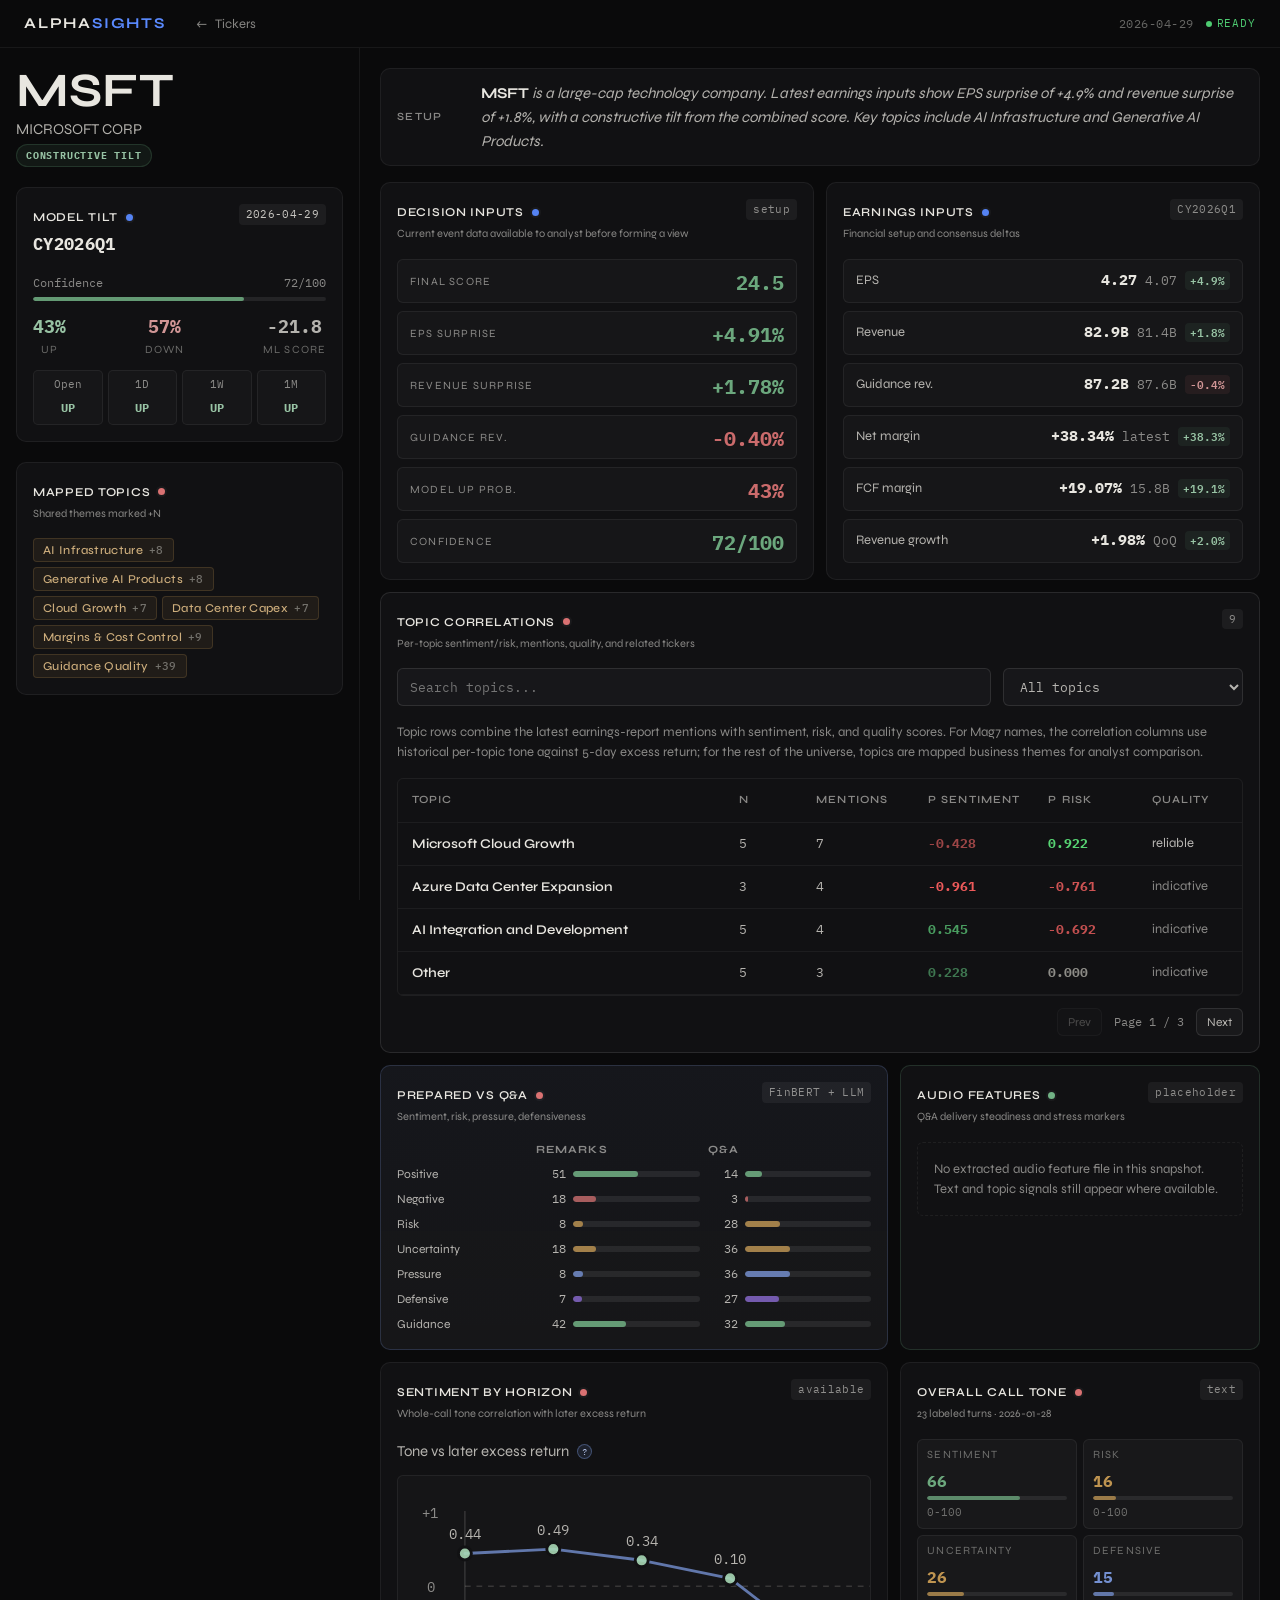
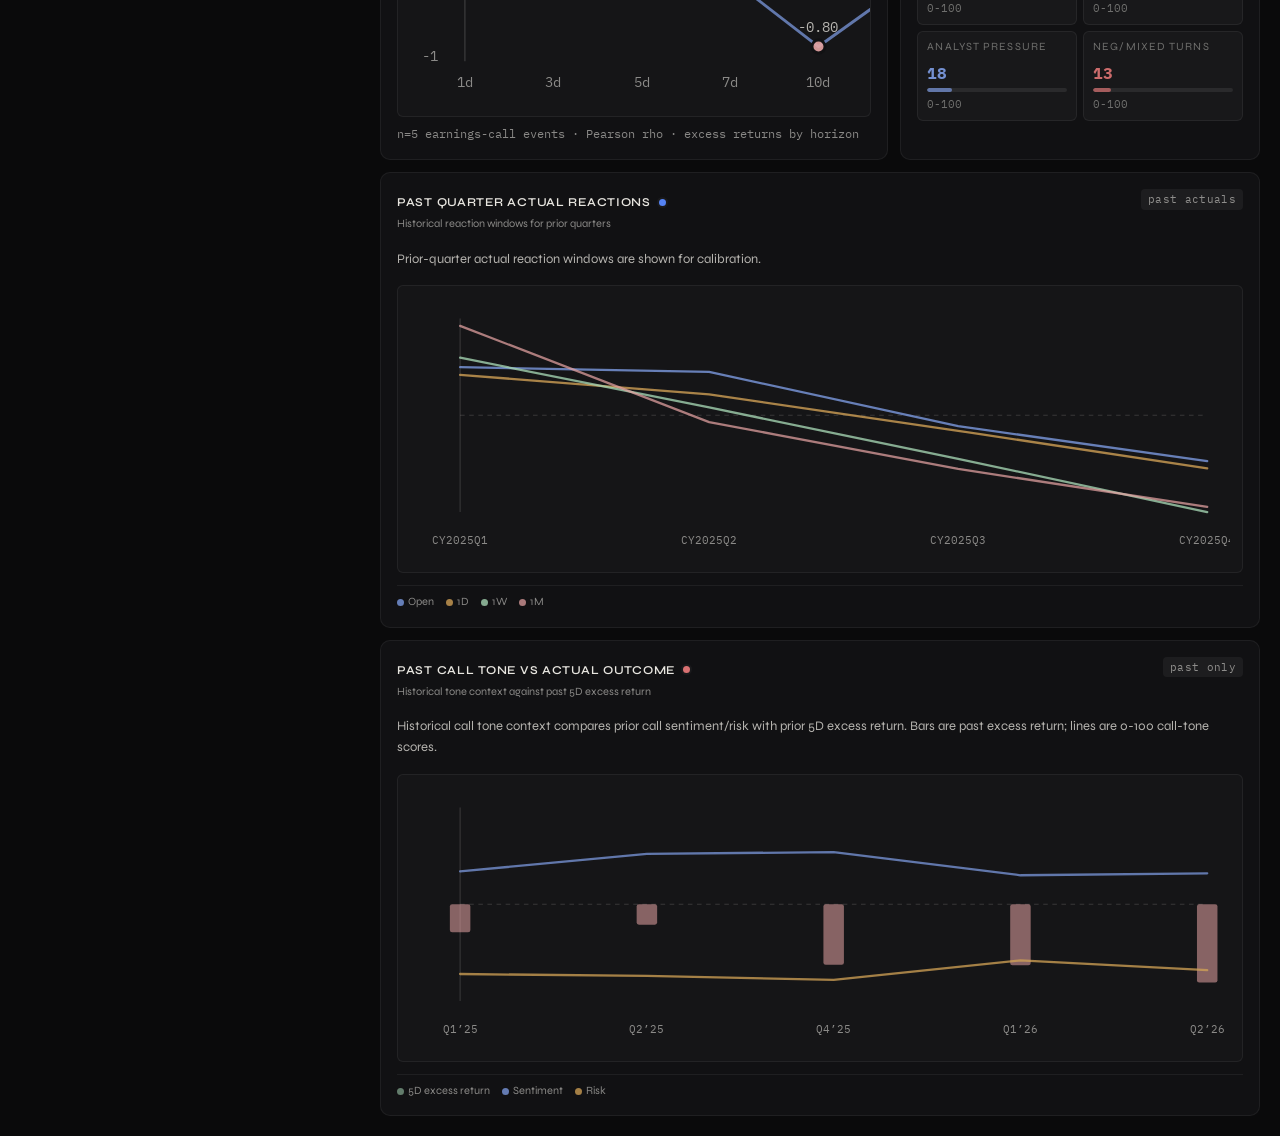
==== commit 7138149e: "fix: refine detail header and tone bars" ====
--- a/ticker.html
+++ b/ticker.html
@@ -14,6 +14,7 @@
   <div class="page">
     <header class="topbar">
       <div class="topbar-left">
+        <a class="logo" href="index.html">Alpha<span>Sights</span></a>
         <button class="back-btn" id="backBtn" type="button" aria-label="Back to ticker list">
           <span aria-hidden="true">←</span>
           <span>Tickers</span>
--- a/css/dashboard.css
+++ b/css/dashboard.css
@@ -2,13 +2,16 @@
 
 :root {
   --sidebar-width: 360px;
-  --text-2xs: 10px;
-  --text-xs: 11px;
-  --text-sm: 12px;
-  --text-base: 14px;
-  --text-md: 16px;
-  --text-lg: 19px;
-  --text-xl: 25px;
+  --text-2xs: 11px;
+  --text-xs: 12px;
+  --text-sm: 13px;
+  --text-base: 15px;
+  --text-md: 17px;
+  --text-lg: 20px;
+  --text-xl: 26px;
+  --color-text-secondary: rgba(232,230,224,0.76);
+  --color-text-muted: rgba(232,230,224,0.56);
+  --color-text-disabled: rgba(232,230,224,0.42);
 }
 
 .hero-strip {
@@ -69,7 +72,7 @@
 
 .disclosure-strip {
   display: grid;
-  grid-template-columns: 1fr 1fr;
+  grid-template-columns: 1fr;
   gap: var(--space-5);
   margin-bottom: var(--space-5);
 }
@@ -208,7 +211,7 @@
 .decision-list {
   display: grid;
   grid-template-columns: 1fr;
-  gap: var(--space-2);
+  gap: 8px;
 }
 
 .decision-cell {
@@ -227,8 +230,8 @@
   background: rgba(255,255,255,0.025);
   border: 1px solid var(--color-border-subtle);
   border-radius: var(--radius-md);
-  padding: 10px var(--space-3);
-  min-height: 48px;
+  padding: 8px var(--space-3);
+  height: 44px;
 }
 
 .decision-key {
@@ -242,6 +245,20 @@
   font-family: var(--font-mono);
   font-size: var(--text-lg);
   font-weight: 700;
+}
+
+.eps-row {
+  height: 44px;
+  padding: 8px var(--space-3);
+  background: rgba(255,255,255,0.025);
+  border: 1px solid var(--color-border-subtle);
+  border-radius: var(--radius-md);
+  margin-bottom: 8px;
+}
+
+.eps-row:last-child {
+  margin-bottom: 0;
+  border-bottom: 1px solid var(--color-border-subtle);
 }
 
 .text-bull { color: rgba(119, 188, 139, 0.88); }
@@ -398,7 +415,7 @@
 .compact-symbol {
   font-family: var(--font-display);
   font-weight: 700;
-  font-size: var(--text-xl);
+  font-size: 25px;
   line-height: 1;
 }
 
@@ -496,7 +513,7 @@
 }
 
 .ticker-symbol-large {
-  font-size: var(--text-3xl);
+  font-size: 48px;
   line-height: 0.95;
   font-weight: 700;
 }
@@ -514,6 +531,51 @@
 
 .summary-banner {
   min-height: 68px;
+}
+
+.source-dot {
+  display: inline-block;
+  width: 7px;
+  height: 7px;
+  border-radius: 50%;
+  margin-left: var(--space-2);
+  flex: 0 0 auto;
+  box-shadow: 0 0 0 2px rgba(255,255,255,0.04);
+}
+
+.source-stats {
+  background: rgba(90,138,255,0.95);
+}
+
+.source-text {
+  background: rgba(229,119,119,0.95);
+}
+
+.source-audio {
+  background: rgba(119,188,139,0.95);
+}
+
+.panel-title .source-dot {
+  margin-left: 0;
+}
+
+.panel-title {
+  display: inline-flex;
+  align-items: center;
+  gap: var(--space-2);
+}
+
+.event-period {
+  margin-top: 4px;
+  color: var(--color-text-primary);
+  font-family: var(--font-mono);
+  font-size: var(--text-md);
+  font-weight: 700;
+  letter-spacing: 0.02em;
+}
+
+.event-date {
+  color: rgba(232,230,224,0.84);
 }
 
 .panel-grid {
@@ -540,6 +602,82 @@
   background: linear-gradient(180deg, rgba(126,157,229,0.045), rgba(255,255,255,0.018)), var(--color-bg-surface);
 }
 
+.tone-compare {
+  display: grid;
+  grid-template-columns: minmax(82px, 0.8fr) minmax(110px, 1fr) minmax(110px, 1fr);
+  gap: 7px var(--space-2);
+  align-items: center;
+}
+
+.tone-compare-head {
+  color: var(--color-text-muted);
+  font-size: var(--text-2xs);
+  text-transform: uppercase;
+  letter-spacing: 0.1em;
+  font-weight: 700;
+}
+
+.tone-compare-label {
+  color: var(--color-text-secondary);
+  font-size: var(--text-xs);
+}
+
+.tone-compare-cell {
+  display: grid;
+  grid-template-columns: 30px 1fr;
+  gap: 7px;
+  align-items: center;
+  min-width: 0;
+}
+
+.tone-compare-track {
+  height: 6px;
+  border-radius: 999px;
+  overflow: hidden;
+  background: rgba(255,255,255,0.08);
+}
+
+.tone-compare-track span {
+  display: block;
+  height: 100%;
+  border-radius: inherit;
+}
+
+.tone-compare-cell .mono {
+  color: var(--color-text-secondary);
+  font-size: var(--text-xs);
+  text-align: right;
+}
+
+.mini-stat-grid {
+  height: auto;
+  gap: 6px;
+}
+
+.mini-stat {
+  min-height: 58px;
+  display: flex;
+  flex-direction: column;
+  justify-content: space-between;
+  gap: 3px;
+  padding: 7px 9px;
+}
+
+.mini-stat-bar {
+  height: 4px;
+  border-radius: 999px;
+  background: rgba(255,255,255,0.08);
+  overflow: hidden;
+}
+
+.mini-stat-bar span {
+  display: block;
+  height: 100%;
+  border-radius: inherit;
+  background: currentColor;
+  opacity: 0.75;
+}
+
 .subhead {
   font-size: var(--text-2xs);
   color: var(--color-text-muted);
@@ -552,14 +690,74 @@
 .audio-stack {
   display: flex;
   flex-direction: column;
-  gap: var(--space-3);
+  gap: var(--space-2);
+}
+
+.audio-panel {
+  border-color: rgba(119,188,139,0.18);
+}
+
+.audio-summary {
+  display: grid;
+  grid-template-columns: auto 1fr;
+  gap: var(--space-3);
+  align-items: center;
+  margin-bottom: var(--space-4);
+  padding: var(--space-3);
+  border: 1px solid var(--color-border-subtle);
+  border-radius: var(--radius-md);
+  background: rgba(119,188,139,0.055);
+}
+
+.audio-big {
+  font-size: var(--text-xl);
+  color: rgba(166,214,180,0.96);
+  font-weight: 700;
+  line-height: 1;
+}
+
+.audio-caption {
+  color: var(--color-text-muted);
+  font-size: var(--text-xs);
+  margin-top: 3px;
+}
+
+.audio-row {
+  display: grid;
+  grid-template-columns: minmax(82px, 1fr) minmax(82px, 1.35fr) 34px;
+  gap: var(--space-2);
+  align-items: center;
+  min-height: 28px;
+}
+
+.audio-key {
+  color: var(--color-text-secondary);
+  font-size: var(--text-xs);
+}
+
+.audio-meter {
+  height: 6px;
+  border-radius: 999px;
+  overflow: hidden;
+  background: rgba(255,255,255,0.08);
+}
+
+.audio-meter span {
+  display: block;
+  height: 100%;
+  border-radius: inherit;
+}
+
+.audio-score {
+  color: var(--color-text-secondary);
+  font-size: var(--text-xs);
+  text-align: right;
 }
 
 .audio-source {
-  font-size: var(--text-2xs);
-  color: var(--color-text-disabled);
-  font-family: var(--font-mono);
-  margin-top: var(--space-2);
+  font-size: var(--text-xs);
+  color: var(--color-text-muted);
+  line-height: 1.45;
 }
 
 .topic-note {
@@ -643,7 +841,7 @@
 }
 
 .topic-table-frame {
-  height: 258px;
+  min-height: 218px;
   overflow-x: auto;
   overflow-y: hidden;
   border: 1px solid var(--color-border-subtle);
@@ -654,25 +852,72 @@
   border: 0;
 }
 
+.topic-correlation-table {
+  table-layout: fixed;
+  min-width: 860px;
+}
+
+.topic-correlation-table th:nth-child(1),
+.topic-correlation-table td:nth-child(1) { width: 38%; }
+.topic-correlation-table th:nth-child(2),
+.topic-correlation-table td:nth-child(2) { width: 9%; }
+.topic-correlation-table th:nth-child(3),
+.topic-correlation-table td:nth-child(3) { width: 13%; }
+.topic-correlation-table th:nth-child(4),
+.topic-correlation-table td:nth-child(4) { width: 14%; }
+.topic-correlation-table th:nth-child(5),
+.topic-correlation-table td:nth-child(5) { width: 12%; }
+.topic-correlation-table th:nth-child(6),
+.topic-correlation-table td:nth-child(6) { width: 14%; }
+
 .topic-correlation-table th,
 .topic-correlation-table td {
-  padding: 10px 14px;
+  padding: 8px 14px;
+  height: 43px;
+  white-space: nowrap;
+  overflow: hidden;
+  text-overflow: ellipsis;
 }
 
 .topic-correlation-table tbody tr:hover {
   background: rgba(255,255,255,0.025);
 }
 
+.topic-placeholder-row td {
+  color: transparent;
+  border-bottom: 1px solid rgba(255,255,255,0.05);
+  pointer-events: none;
+}
+
+.topic-placeholder-row:hover {
+  background: transparent;
+}
+
 .corr-pos {
-  color: rgba(132, 201, 151, 0.92);
+  color: rgba(111, 204, 136, 0.96);
 }
 
 .corr-flat {
-  color: rgba(190, 188, 180, 0.58);
+  color: rgba(190, 188, 180, 0.70);
 }
 
 .corr-neg {
-  color: rgba(226, 135, 135, 0.92);
+  color: rgba(232, 116, 116, 0.96);
+}
+
+.corr-value {
+  font-weight: 700;
+}
+
+.topic-n-label {
+  color: rgba(111,204,136,0.96);
+  border: 1px solid rgba(111,204,136,0.34);
+  border-radius: var(--radius-sm);
+  padding: 1px 5px;
+  font-family: var(--font-mono);
+  font-size: var(--text-2xs);
+  font-weight: 700;
+  background: rgba(111,204,136,0.08);
 }
 
 .quality-text {
@@ -765,18 +1010,65 @@
 }
 
 .info-dot {
+  position: relative;
   display: inline-flex;
   align-items: center;
   justify-content: center;
-  width: 18px;
-  height: 18px;
+  width: 15px;
+  height: 15px;
   border-radius: 50%;
   border: 1px solid rgba(126,157,229,0.38);
   background: rgba(126,157,229,0.12);
   color: rgba(190,205,245,0.95);
   font-family: var(--font-mono);
-  font-size: 11px;
+  font-size: 9px;
   cursor: help;
+}
+
+.info-dot:hover::after,
+.info-dot:focus-visible::after {
+  content: attr(data-tooltip);
+  position: absolute;
+  left: 50%;
+  bottom: calc(100% + 8px);
+  transform: translateX(-50%);
+  width: min(320px, 70vw);
+  padding: 9px 10px;
+  border-radius: var(--radius-md);
+  border: 1px solid var(--color-border-default);
+  background: var(--color-bg-overlay);
+  color: var(--color-text-secondary);
+  font-family: var(--font-body);
+  font-size: var(--text-xs);
+  line-height: 1.45;
+  box-shadow: 0 14px 32px rgba(0,0,0,0.35);
+  z-index: calc(var(--z-modal) + 1);
+}
+
+.chart-hover-point {
+  fill: rgba(255,255,255,0);
+  stroke: rgba(255,255,255,0);
+  pointer-events: all;
+}
+
+.chart-tooltip[hidden] {
+  display: none;
+}
+
+.chart-tooltip {
+  position: fixed;
+  z-index: calc(var(--z-modal) + 2);
+  pointer-events: none;
+  max-width: 280px;
+  padding: 7px 9px;
+  border-radius: var(--radius-md);
+  border: 1px solid var(--color-border-default);
+  background: var(--color-bg-overlay);
+  color: var(--color-text-primary);
+  font-family: var(--font-mono);
+  font-size: var(--text-xs);
+  line-height: 1.4;
+  box-shadow: 0 12px 28px rgba(0,0,0,0.38);
 }
 
 .horizon-chart-wrap {
@@ -1033,6 +1325,6 @@
   }
 
   .topic-table-frame {
-    height: 330px;
-  }
-}
+    height: auto;
+  }
+}
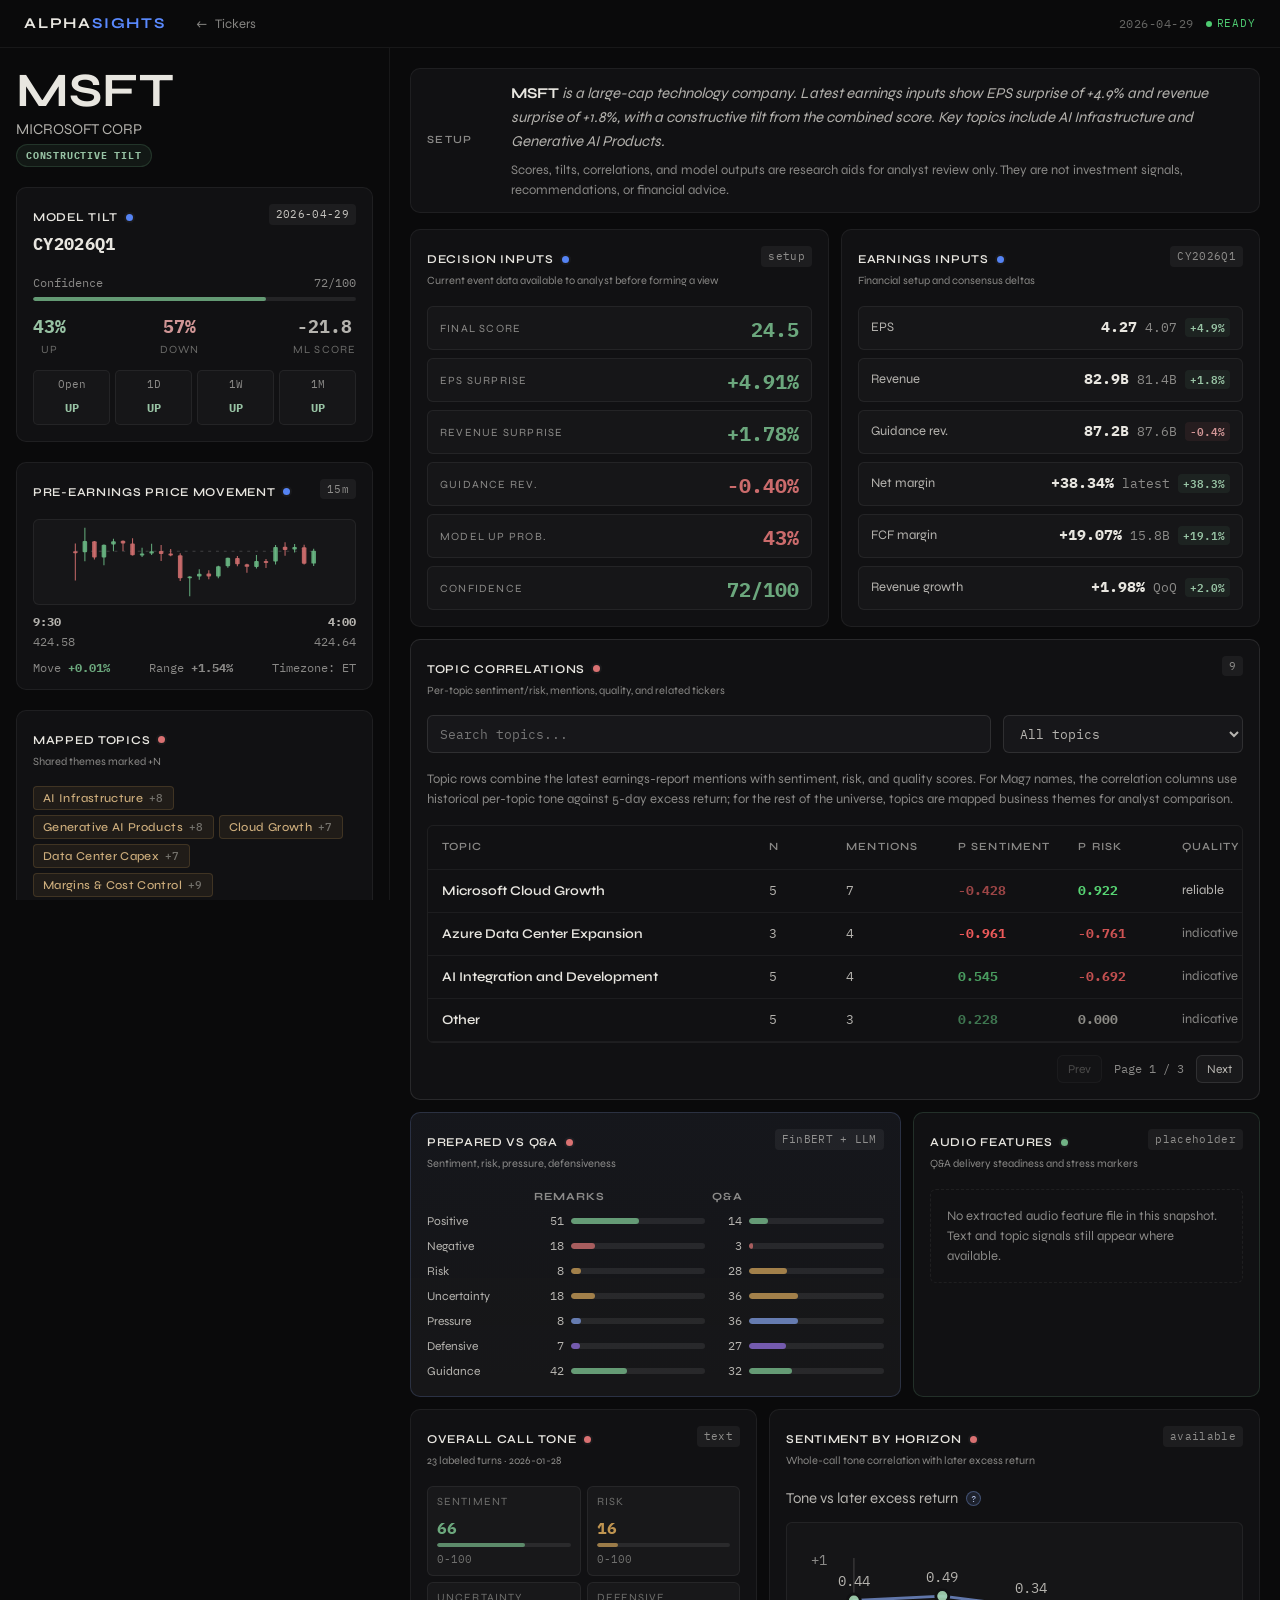
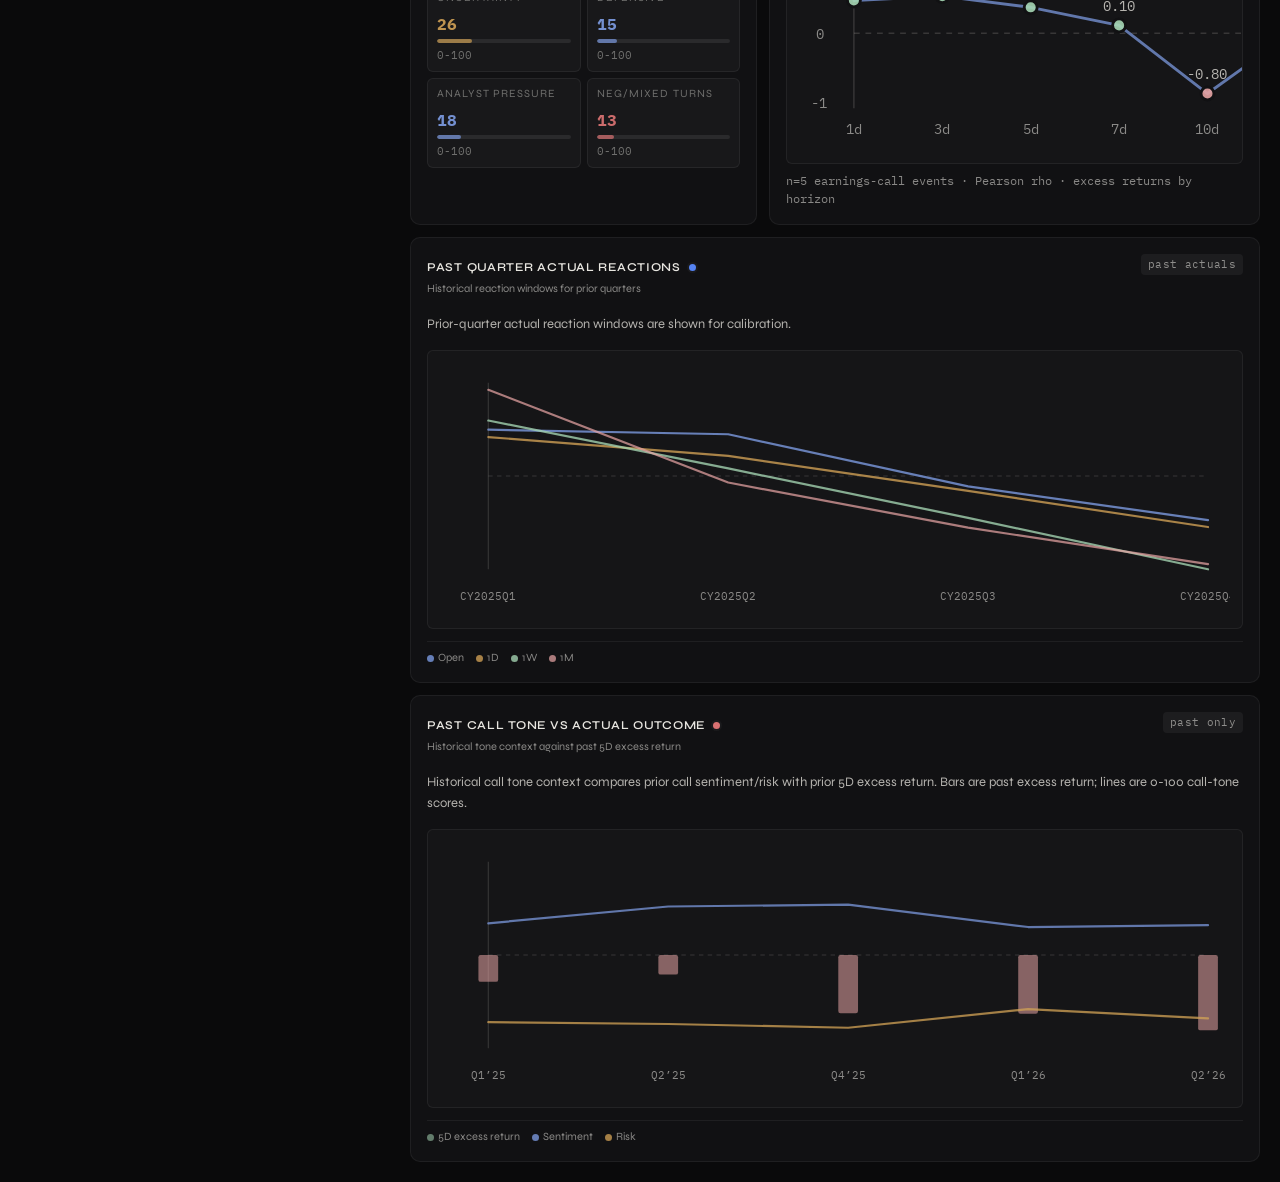
==== commit 9ccf96dc: "feat: add pre-earnings candles and organize artifacts" ====
--- a/ticker.html
+++ b/ticker.html
@@ -31,6 +31,7 @@
     </main>
   </div>
   <script src="js/data.js"></script>
+  <script src="js/pre-earnings-candles.js"></script>
   <script src="js/ticker.js"></script>
 </body>
 </html>
--- a/css/dashboard.css
+++ b/css/dashboard.css
@@ -1,7 +1,7 @@
 /* Page-specific refinements for the AlphaSights static demo. */
 
 :root {
-  --sidebar-width: 360px;
+  --sidebar-width: 390px;
   --text-2xs: 11px;
   --text-xs: 12px;
   --text-sm: 13px;
@@ -44,6 +44,18 @@
   font-family: var(--font-mono);
   color: var(--color-text-muted);
   font-size: var(--text-sm);
+}
+
+.model-disclaimer {
+  margin-top: var(--space-2);
+  max-width: 860px;
+  color: var(--color-text-muted);
+  font-size: var(--text-sm);
+  line-height: 1.5;
+}
+
+.detail-disclaimer {
+  max-width: none;
 }
 
 .filter-strip {
@@ -604,8 +616,8 @@
 
 .tone-compare {
   display: grid;
-  grid-template-columns: minmax(82px, 0.8fr) minmax(110px, 1fr) minmax(110px, 1fr);
-  gap: 7px var(--space-2);
+  grid-template-columns: minmax(68px, 0.58fr) minmax(112px, 1fr) minmax(112px, 1fr);
+  gap: 7px 7px;
   align-items: center;
 }
 
@@ -647,6 +659,91 @@
   color: var(--color-text-secondary);
   font-size: var(--text-xs);
   text-align: right;
+}
+
+.pre-candle-panel {
+  padding-bottom: var(--space-3);
+}
+
+.pre-candle-endpoints,
+.pre-candle-stats {
+  display: flex;
+  align-items: center;
+  justify-content: space-between;
+  gap: var(--space-2);
+  color: var(--color-text-secondary);
+  font-size: var(--text-xs);
+}
+
+.pre-candle-endpoints {
+  margin-top: var(--space-2);
+  font-family: var(--font-mono);
+}
+
+.pre-candle-endpoints > div {
+  display: flex;
+  flex-direction: column;
+  gap: 2px;
+}
+
+.pre-candle-endpoints > div:last-child {
+  align-items: flex-end;
+}
+
+.endpoint-time {
+  color: var(--color-text-secondary);
+  font-weight: 700;
+}
+
+.endpoint-price {
+  color: var(--color-text-muted);
+}
+
+.pre-candle-stats {
+  margin-top: var(--space-2);
+  font-family: var(--font-mono);
+  color: var(--color-text-muted);
+}
+
+.pre-candle-chart {
+  width: 100%;
+  height: 86px;
+  display: block;
+  border: 1px solid var(--color-border-subtle);
+  border-radius: var(--radius-md);
+  background: rgba(255,255,255,0.025);
+}
+
+.candle-baseline {
+  stroke: rgba(255,255,255,0.18);
+  stroke-dasharray: 3 5;
+}
+
+.candle-mark line {
+  stroke-width: 1.1;
+}
+
+.candle-mark rect {
+  stroke-width: 0;
+}
+
+.candle-mark.up line,
+.candle-mark.up rect {
+  stroke: rgba(106,185,132,0.88);
+  fill: rgba(106,185,132,0.88);
+}
+
+.candle-mark.down line,
+.candle-mark.down rect {
+  stroke: rgba(210,111,111,0.88);
+  fill: rgba(210,111,111,0.88);
+}
+
+.pre-candle-empty {
+  min-height: 72px;
+  display: flex;
+  align-items: center;
+  font-size: var(--text-sm);
 }
 
 .mini-stat-grid {
